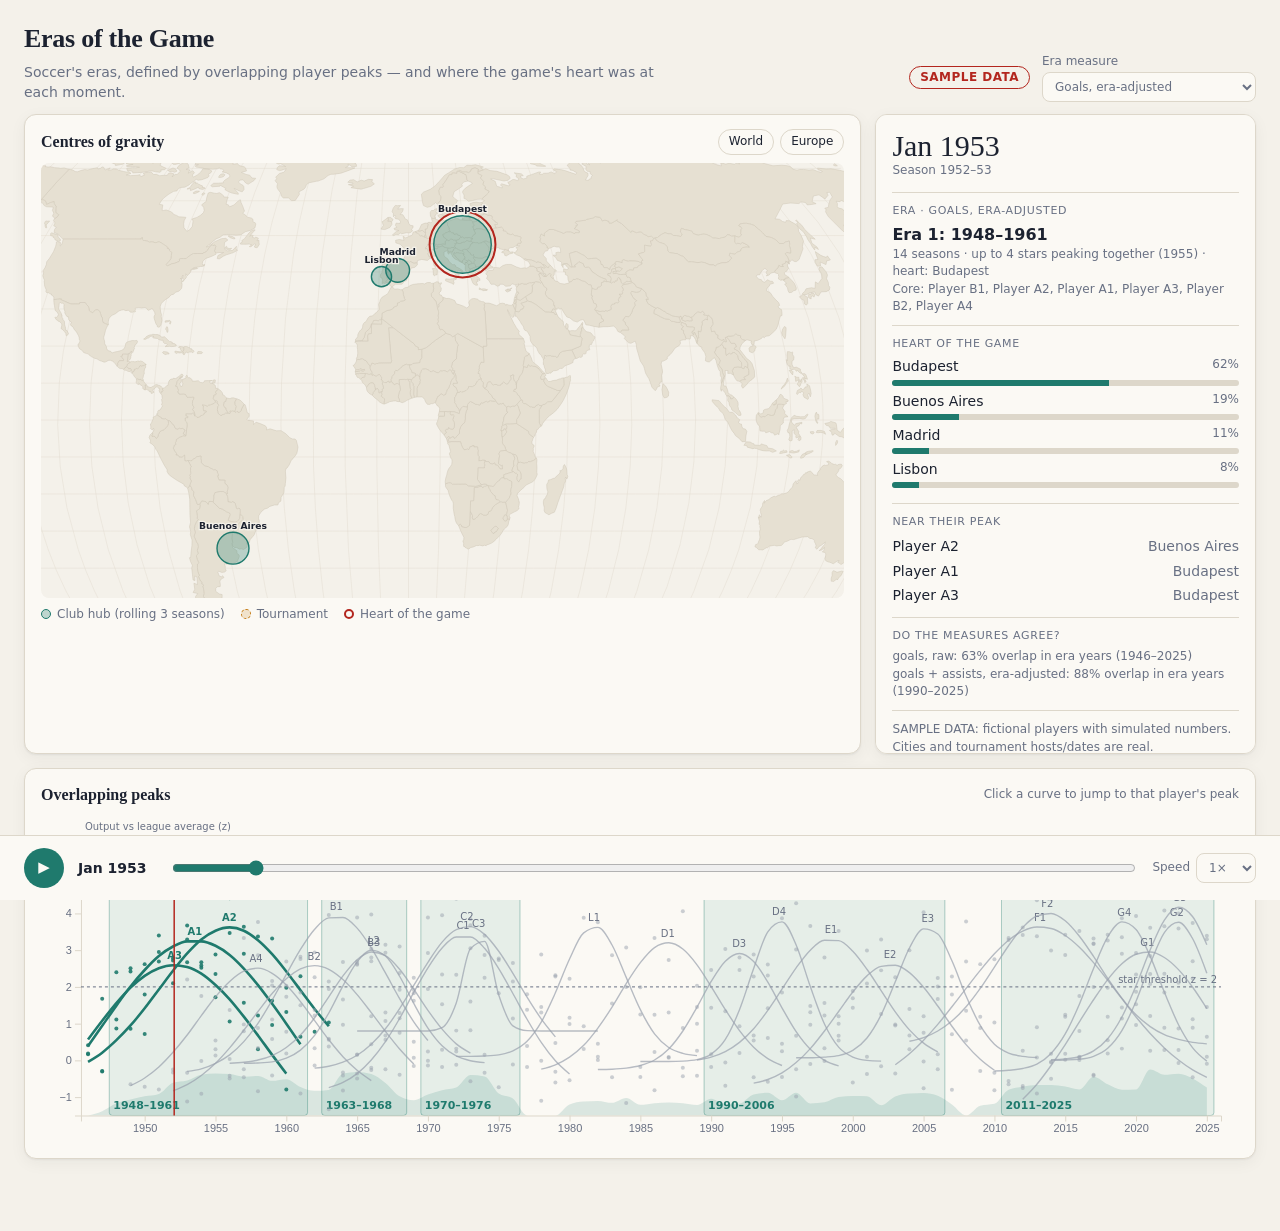
==== dashboard/index.html @ 4edac05e "initial commit" ====
<!doctype html>
<html lang="en">
<head>
  <meta charset="utf-8">
  <meta name="viewport" content="width=device-width, initial-scale=1">
  <title>Eras of the Game</title>
  <link rel="stylesheet" href="style.css">
</head>
<body>
  <header class="top">
    <div class="brand">
      <h1>Eras of the Game</h1>
      <p class="sub">Soccer's eras, defined by overlapping player peaks — and where the game's heart was at each moment.</p>
    </div>
    <div class="top-right">
      <span id="sample-badge" class="badge" hidden>Sample data</span>
      <label class="field">Era measure
        <select id="metric">
          <option value="goals_adj">Goals, era-adjusted</option>
          <option value="goals_raw">Goals, raw</option>
          <option value="ga_adj">Goals + assists, era-adjusted</option>
        </select>
      </label>
    </div>
  </header>

  <main class="grid">
    <section class="panel map-panel" aria-label="Map of hubs">
      <div class="panel-head">
        <h2>Centres of gravity</h2>
        <div class="map-tools">
          <button class="chip" data-view="world">World</button>
          <button class="chip" data-view="europe">Europe</button>
        </div>
      </div>
      <div class="map-wrap"><svg id="map" role="img" aria-label="Map with hub circles that grow and shrink over time"></svg></div>
      <div class="legend">
        <span><i class="dot club"></i>Club hub (rolling 3 seasons)</span>
        <span><i class="dot tour"></i>Tournament</span>
        <span><i class="dot lead"></i>Heart of the game</span>
      </div>
    </section>

    <aside class="panel desc-panel" aria-live="polite">
      <div id="desc"></div>
    </aside>

    <section class="panel peaks-panel" aria-label="Career peaks">
      <div class="panel-head">
        <h2>Overlapping peaks</h2>
        <span class="hint">Click a curve to jump to that player's peak</span>
      </div>
      <div class="peaks-wrap"><svg id="peaks" role="img" aria-label="Career curves for star players with shaded eras"></svg></div>
    </section>
  </main>

  <footer class="controls">
    <button id="play" class="play" aria-label="Play">▶</button>
    <span id="clock" class="clock">—</span>
    <input id="scrub" type="range" min="0" max="1" value="0" step="1" aria-label="Timeline">
    <label class="field small">Speed
      <select id="speed">
        <option value="6">½×</option>
        <option value="12" selected>1×</option>
        <option value="24">2×</option>
        <option value="48">4×</option>
      </select>
    </label>
  </footer>

  <div id="tip" class="tip" hidden></div>

  <script src="vendor/d3.min.js"></script>
  <script src="vendor/topojson-client.min.js"></script>
  <script src="app.js"></script>
</body>
</html>
---- dashboard/style.css ----
:root {
  --bg: #f4f1ea;
  --panel: #fbf9f4;
  --ink: #1c2230;
  --muted: #687083;
  --line: #ddd7ca;
  --land: #e6e0d2;
  --land-edge: #cfc7b6;
  --sea: #f4f1ea;
  --hub: #1f7a6d;
  --hub-fill: rgba(31, 122, 109, .28);
  --tour: #c47a12;
  --tour-fill: rgba(196, 122, 18, .18);
  --lead: #b3261e;
  --era: rgba(31, 122, 109, .09);
  --era-edge: rgba(31, 122, 109, .35);
  --curve: #9aa1ae;
  --curve-on: #1f7a6d;
  --badge: #b3261e;
  --shadow: 0 1px 2px rgba(28, 34, 48, .06), 0 4px 16px rgba(28, 34, 48, .05);
}
@media (prefers-color-scheme: dark) {
  :root:not([data-theme="light"]) {
    --bg: #0e1218; --panel: #151b24; --ink: #e8eaee; --muted: #8b93a3; --line: #262f3c;
    --land: #1d2530; --land-edge: #2b3543; --sea: #0e1218;
    --hub: #4fc3ae; --hub-fill: rgba(79, 195, 174, .25);
    --tour: #f0a83a; --tour-fill: rgba(240, 168, 58, .16); --lead: #ff6b5e;
    --era: rgba(79, 195, 174, .08); --era-edge: rgba(79, 195, 174, .35);
    --curve: #5b6475; --curve-on: #4fc3ae; --badge: #ff6b5e;
    --shadow: none;
  }
}
:root[data-theme="dark"] {
  --bg: #0e1218; --panel: #151b24; --ink: #e8eaee; --muted: #8b93a3; --line: #262f3c;
  --land: #1d2530; --land-edge: #2b3543; --sea: #0e1218;
  --hub: #4fc3ae; --hub-fill: rgba(79, 195, 174, .25);
  --tour: #f0a83a; --tour-fill: rgba(240, 168, 58, .16); --lead: #ff6b5e;
  --era: rgba(79, 195, 174, .08); --era-edge: rgba(79, 195, 174, .35);
  --curve: #5b6475; --curve-on: #4fc3ae; --badge: #ff6b5e;
  --shadow: none;
}

* { box-sizing: border-box; }
body {
  margin: 0; background: var(--bg); color: var(--ink);
  font: 14px/1.45 system-ui, -apple-system, "Segoe UI", Roboto, sans-serif;
  padding-bottom: 72px;
}
h1, h2 { font-family: Georgia, "Times New Roman", serif; font-weight: 600; margin: 0; }
h1 { font-size: 26px; letter-spacing: -.01em; }
h2 { font-size: 16px; }
button, select, input { font: inherit; color: inherit; }

.top {
  display: flex; justify-content: space-between; align-items: flex-end; gap: 16px;
  padding: 20px 24px 12px; flex-wrap: wrap;
}
.sub { margin: 4px 0 0; color: var(--muted); max-width: 640px; }
.top-right { display: flex; align-items: center; gap: 12px; }
.badge {
  border: 1px solid var(--badge); color: var(--badge); border-radius: 999px;
  padding: 2px 10px; font-size: 12px; font-weight: 600; letter-spacing: .04em; text-transform: uppercase;
}
.field { display: flex; flex-direction: column; font-size: 12px; color: var(--muted); gap: 2px; }
.field.small { flex-direction: row; align-items: center; gap: 6px; }
select {
  background: var(--panel); border: 1px solid var(--line); border-radius: 8px; padding: 6px 8px;
}

.grid {
  display: grid; gap: 14px; padding: 0 24px;
  grid-template-columns: minmax(0, 2.2fr) minmax(280px, 1fr);
  grid-template-areas: "map desc" "peaks peaks";
}
.panel {
  background: var(--panel); border: 1px solid var(--line); border-radius: 12px;
  box-shadow: var(--shadow); padding: 14px 16px; min-width: 0;
}
.map-panel { grid-area: map; }
.desc-panel { grid-area: desc; max-height: 640px; overflow: auto; }
.peaks-panel { grid-area: peaks; }
.panel-head { display: flex; justify-content: space-between; align-items: center; margin-bottom: 8px; gap: 8px; }
.hint { color: var(--muted); font-size: 12px; }

.map-wrap svg, .peaks-wrap svg { width: 100%; height: auto; display: block; }
.map-wrap { border-radius: 8px; overflow: hidden; background: var(--sea); }
.map-tools { display: flex; gap: 6px; }
.chip {
  background: transparent; border: 1px solid var(--line); border-radius: 999px; padding: 3px 10px;
  cursor: pointer; font-size: 12px;
}
.chip:hover, .chip.on { border-color: var(--hub); color: var(--hub); }

.country { fill: var(--land); stroke: var(--land-edge); stroke-width: .5; vector-effect: non-scaling-stroke; }
.graticule { fill: none; stroke: var(--line); stroke-width: .4; vector-effect: non-scaling-stroke; }
.hub { fill: var(--hub-fill); stroke: var(--hub); stroke-width: 1.4; vector-effect: non-scaling-stroke; cursor: pointer; }
.hub.selected { stroke-width: 2.6; }
.tour { fill: var(--tour-fill); stroke: var(--tour); stroke-width: 1.6; stroke-dasharray: 4 3; vector-effect: non-scaling-stroke; cursor: pointer; }
.lead-ring { fill: none; stroke: var(--lead); stroke-width: 2; vector-effect: non-scaling-stroke; pointer-events: none; }
.hub-label { font-size: 11px; fill: var(--ink); paint-order: stroke; stroke: var(--sea); stroke-width: 3px; pointer-events: none; font-weight: 600; }
.tour-label { fill: var(--tour); }

.legend { display: flex; gap: 16px; flex-wrap: wrap; margin-top: 8px; color: var(--muted); font-size: 12px; }
.dot { display: inline-block; width: 10px; height: 10px; border-radius: 50%; margin-right: 6px; vertical-align: -1px; }
.dot.club { background: var(--hub-fill); border: 1.5px solid var(--hub); }
.dot.tour { background: var(--tour-fill); border: 1.5px dashed var(--tour); }
.dot.lead { border: 2px solid var(--lead); }

/* Description */
.d-date { font-family: Georgia, serif; font-size: 30px; line-height: 1.1; }
.d-season { color: var(--muted); font-size: 12px; margin-bottom: 12px; }
.d-block { border-top: 1px solid var(--line); padding: 10px 0; }
.d-label { font-size: 11px; text-transform: uppercase; letter-spacing: .06em; color: var(--muted); margin-bottom: 4px; }
.d-big { font-size: 16px; font-weight: 600; }
.d-list { list-style: none; padding: 0; margin: 4px 0 0; }
.d-list li { display: flex; justify-content: space-between; gap: 8px; padding: 2px 0; }
.d-list .where { color: var(--muted); }
.d-tour { color: var(--tour); font-weight: 600; }
.d-note { color: var(--muted); font-size: 12px; }
.d-close { float: right; background: none; border: none; color: var(--muted); cursor: pointer; font-size: 16px; }
.bar { height: 6px; background: var(--line); border-radius: 3px; overflow: hidden; margin-top: 3px; }
.bar > i { display: block; height: 100%; background: var(--hub); }

/* Peaks */
.axis text { fill: var(--muted); font-size: 11px; }
.axis path, .axis line { stroke: var(--line); }
.era-band { fill: var(--era); stroke: var(--era-edge); stroke-width: 1; }
.era-label { fill: var(--hub); font-size: 11px; font-weight: 600; }
.curve { fill: none; stroke: var(--curve); stroke-width: 1.4; opacity: .7; }
.curve.on { stroke: var(--curve-on); stroke-width: 2.6; opacity: 1; }
.curve.hover { stroke: var(--ink); stroke-width: 2.6; opacity: 1; }
.curve-hit { fill: none; stroke: transparent; stroke-width: 12; cursor: pointer; }
.pt { fill: var(--curve); opacity: .5; }
.pt.on { fill: var(--curve-on); opacity: .9; }
.peak-label { font-size: 10px; fill: var(--muted); pointer-events: none; }
.peak-label.on { fill: var(--curve-on); font-weight: 600; }
.playhead { stroke: var(--lead); stroke-width: 1.5; }
.flag-line { stroke: var(--muted); stroke-dasharray: 3 3; stroke-width: 1; }
.strength { fill: var(--hub); opacity: .15; }

/* Controls */
.controls {
  position: fixed; left: 0; right: 0; bottom: 0; display: flex; gap: 14px; align-items: center;
  padding: 12px 24px; background: var(--panel); border-top: 1px solid var(--line); z-index: 5;
}
.play {
  width: 40px; height: 40px; border-radius: 50%; border: none; background: var(--hub); color: var(--panel);
  font-size: 15px; cursor: pointer; flex: none;
}
.clock { font-variant-numeric: tabular-nums; min-width: 78px; font-weight: 600; }
#scrub { flex: 1; accent-color: var(--hub); min-width: 0; }

.tip {
  position: fixed; pointer-events: none; background: var(--ink); color: var(--panel);
  padding: 6px 9px; border-radius: 6px; font-size: 12px; z-index: 10; max-width: 240px;
}

@media (max-width: 860px) {
  .top { padding: 16px; }
  .grid { padding: 0 16px; grid-template-columns: 1fr; grid-template-areas: "map" "desc" "peaks"; }
  .desc-panel { max-height: none; }
  .controls { padding: 10px 16px; gap: 10px; }
  .field.small { display: none; }
  .peaks-wrap { overflow-x: auto; }
  .peaks-wrap svg { min-width: 760px; }
}
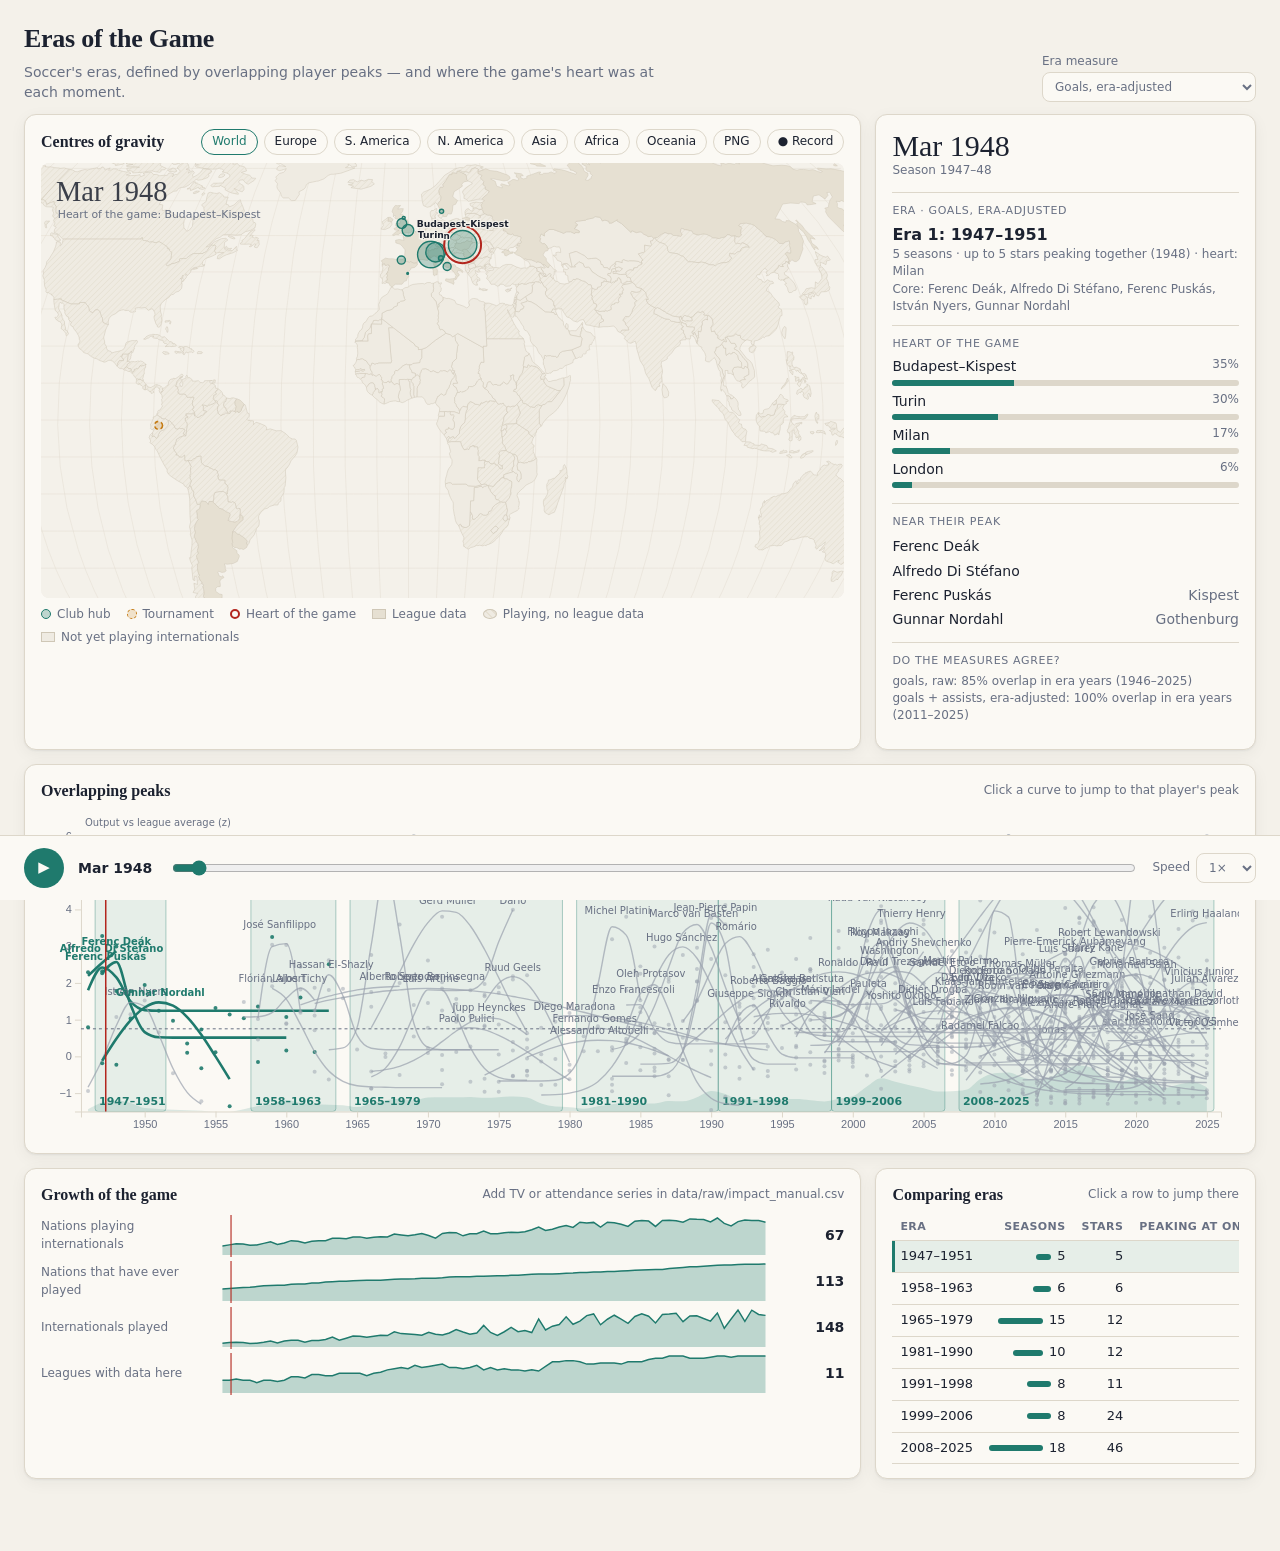
==== commit a71326d9: "update weights for leagues, add more tournaments" ====
--- a/dashboard/index.html
+++ b/dashboard/index.html
@@ -29,15 +29,19 @@
       <div class="panel-head">
         <h2>Centres of gravity</h2>
         <div class="map-tools">
-          <button class="chip" data-view="world">World</button>
-          <button class="chip" data-view="europe">Europe</button>
+          <div id="regions" class="chips" role="group" aria-label="Region"></div>
+          <button class="chip" id="export-png" title="Download the map as an image">PNG</button>
+          <button class="chip" id="record" title="Record the map as a video clip while it plays">● Record</button>
         </div>
       </div>
       <div class="map-wrap"><svg id="map" role="img" aria-label="Map with hub circles that grow and shrink over time"></svg></div>
       <div class="legend">
-        <span><i class="dot club"></i>Club hub (rolling 3 seasons)</span>
+        <span><i class="dot club"></i>Club hub</span>
         <span><i class="dot tour"></i>Tournament</span>
         <span><i class="dot lead"></i>Heart of the game</span>
+        <span class="legend-land"><i class="sw league"></i>League data</span>
+        <span class="legend-land"><i class="sw play"></i>Playing, no league data</span>
+        <span class="legend-land"><i class="sw none"></i>Not yet playing internationals</span>
       </div>
     </section>
 
@@ -47,10 +51,20 @@
 
     <section class="panel peaks-panel" aria-label="Career peaks">
       <div class="panel-head">
-        <h2>Overlapping peaks</h2>
+        <h2 id="peaks-title">Overlapping peaks</h2>
         <span class="hint">Click a curve to jump to that player's peak</span>
       </div>
       <div class="peaks-wrap"><svg id="peaks" role="img" aria-label="Career curves for star players with shaded eras"></svg></div>
+    </section>
+
+    <section class="panel growth-panel" aria-label="Growth of the game">
+      <div class="panel-head"><h2>Growth of the game</h2><span class="hint" id="growth-hint"></span></div>
+      <div id="growth"></div>
+    </section>
+
+    <section class="panel eras-panel" aria-label="Era comparison">
+      <div class="panel-head"><h2 id="eras-title">Comparing eras</h2><span class="hint">Click a row to jump there</span></div>
+      <div class="table-wrap"><table id="era-table"></table></div>
     </section>
   </main>
 
--- a/dashboard/style.css
+++ b/dashboard/style.css
@@ -5,6 +5,7 @@
   --muted: #687083;
   --line: #ddd7ca;
   --land: #e6e0d2;
+  --land-none: #efebe2;
   --land-edge: #cfc7b6;
   --sea: #f4f1ea;
   --hub: #1f7a6d;
@@ -22,7 +23,7 @@
 @media (prefers-color-scheme: dark) {
   :root:not([data-theme="light"]) {
     --bg: #0e1218; --panel: #151b24; --ink: #e8eaee; --muted: #8b93a3; --line: #262f3c;
-    --land: #1d2530; --land-edge: #2b3543; --sea: #0e1218;
+    --land: #1d2530; --land-none: #131922; --land-edge: #2b3543; --sea: #0e1218;
     --hub: #4fc3ae; --hub-fill: rgba(79, 195, 174, .25);
     --tour: #f0a83a; --tour-fill: rgba(240, 168, 58, .16); --lead: #ff6b5e;
     --era: rgba(79, 195, 174, .08); --era-edge: rgba(79, 195, 174, .35);
@@ -32,7 +33,7 @@
 }
 :root[data-theme="dark"] {
   --bg: #0e1218; --panel: #151b24; --ink: #e8eaee; --muted: #8b93a3; --line: #262f3c;
-  --land: #1d2530; --land-edge: #2b3543; --sea: #0e1218;
+  --land: #1d2530; --land-none: #131922; --land-edge: #2b3543; --sea: #0e1218;
   --hub: #4fc3ae; --hub-fill: rgba(79, 195, 174, .25);
   --tour: #f0a83a; --tour-fill: rgba(240, 168, 58, .16); --lead: #ff6b5e;
   --era: rgba(79, 195, 174, .08); --era-edge: rgba(79, 195, 174, .35);
@@ -70,7 +71,7 @@
 .grid {
   display: grid; gap: 14px; padding: 0 24px;
   grid-template-columns: minmax(0, 2.2fr) minmax(280px, 1fr);
-  grid-template-areas: "map desc" "peaks peaks";
+  grid-template-areas: "map desc" "peaks peaks" "growth eras";
 }
 .panel {
   background: var(--panel); border: 1px solid var(--line); border-radius: 12px;
@@ -79,6 +80,8 @@
 .map-panel { grid-area: map; }
 .desc-panel { grid-area: desc; max-height: 640px; overflow: auto; }
 .peaks-panel { grid-area: peaks; }
+.growth-panel { grid-area: growth; }
+.eras-panel { grid-area: eras; }
 .panel-head { display: flex; justify-content: space-between; align-items: center; margin-bottom: 8px; gap: 8px; }
 .hint { color: var(--muted); font-size: 12px; }
 
@@ -91,7 +94,14 @@
 }
 .chip:hover, .chip.on { border-color: var(--hub); color: var(--hub); }
 
-.country { fill: var(--land); stroke: var(--land-edge); stroke-width: .5; vector-effect: non-scaling-stroke; }
+.country { fill: var(--land); stroke: var(--land-edge); stroke-width: .5; vector-effect: non-scaling-stroke; transition: fill .4s; }
+.country.c-none { fill: var(--land-none); }
+.country.c-play { fill: url(#hatch); }
+.hatch-bg { fill: var(--land-none); }
+.hatch-line { stroke: var(--land); stroke-width: 1.6; }
+.sea { fill: var(--sea); }
+.map-date { font-family: Georgia, serif; font-size: 34px; fill: var(--ink); opacity: .85; pointer-events: none; }
+.map-sub { font-size: 13px; fill: var(--muted); pointer-events: none; }
 .graticule { fill: none; stroke: var(--line); stroke-width: .4; vector-effect: non-scaling-stroke; }
 .hub { fill: var(--hub-fill); stroke: var(--hub); stroke-width: 1.4; vector-effect: non-scaling-stroke; cursor: pointer; }
 .hub.selected { stroke-width: 2.6; }
@@ -100,7 +110,7 @@
 .hub-label { font-size: 11px; fill: var(--ink); paint-order: stroke; stroke: var(--sea); stroke-width: 3px; pointer-events: none; font-weight: 600; }
 .tour-label { fill: var(--tour); }
 
-.legend { display: flex; gap: 16px; flex-wrap: wrap; margin-top: 8px; color: var(--muted); font-size: 12px; }
+.legend { display: flex; gap: 6px 16px; flex-wrap: wrap; margin-top: 8px; color: var(--muted); font-size: 12px; }
 .dot { display: inline-block; width: 10px; height: 10px; border-radius: 50%; margin-right: 6px; vertical-align: -1px; }
 .dot.club { background: var(--hub-fill); border: 1.5px solid var(--hub); }
 .dot.tour { background: var(--tour-fill); border: 1.5px dashed var(--tour); }
@@ -164,3 +174,38 @@
   .peaks-wrap { overflow-x: auto; }
   .peaks-wrap svg { min-width: 760px; }
 }
+
+/* Regions, export */
+.chips { display: flex; gap: 6px; flex-wrap: wrap; }
+.map-tools { flex-wrap: wrap; justify-content: flex-end; }
+#record.on { border-color: var(--lead); color: var(--lead); }
+.sw { display: inline-block; width: 14px; height: 10px; margin-right: 6px; vertical-align: -1px; border: 1px solid var(--land-edge); }
+.sw.league { background: var(--land); }
+.sw.none { background: var(--land-none); }
+.sw.play { background: repeating-linear-gradient(45deg, var(--land) 0 2px, var(--land-none) 2px 5px); }
+
+/* Growth sparklines */
+.spark { display: grid; grid-template-columns: 170px 1fr 64px; align-items: center; gap: 8px; margin: 4px 0; }
+.spark .name { font-size: 12px; color: var(--muted); }
+.spark .val { font-variant-numeric: tabular-nums; font-weight: 600; text-align: right; }
+.spark svg { width: 100%; height: 42px; display: block; }
+.spark .area { fill: var(--hub-fill); }
+.spark .line { fill: none; stroke: var(--hub); stroke-width: 1.5; }
+.spark .ph { stroke: var(--lead); stroke-width: 1.2; }
+.growth-empty { color: var(--muted); font-size: 13px; }
+
+/* Era table */
+.table-wrap { overflow-x: auto; }
+#era-table { width: 100%; border-collapse: collapse; font-size: 13px; font-variant-numeric: tabular-nums; }
+#era-table th { text-align: left; font-weight: 600; color: var(--muted); font-size: 11px; text-transform: uppercase; letter-spacing: .04em; padding: 4px 8px 6px; border-bottom: 1px solid var(--line); white-space: nowrap; }
+#era-table td { padding: 6px 8px; border-bottom: 1px solid var(--line); white-space: nowrap; }
+#era-table td.num, #era-table th.num { text-align: right; }
+#era-table tbody tr { cursor: pointer; }
+#era-table tbody tr:hover { background: var(--era); }
+#era-table tbody tr.now { background: var(--era); box-shadow: inset 3px 0 0 var(--hub); }
+.mini-bar { display: inline-block; height: 6px; background: var(--hub); border-radius: 3px; vertical-align: middle; margin-right: 6px; }
+
+@media (max-width: 860px) {
+  .grid { grid-template-areas: "map" "desc" "peaks" "growth" "eras"; }
+  .spark { grid-template-columns: 120px 1fr 54px; }
+}
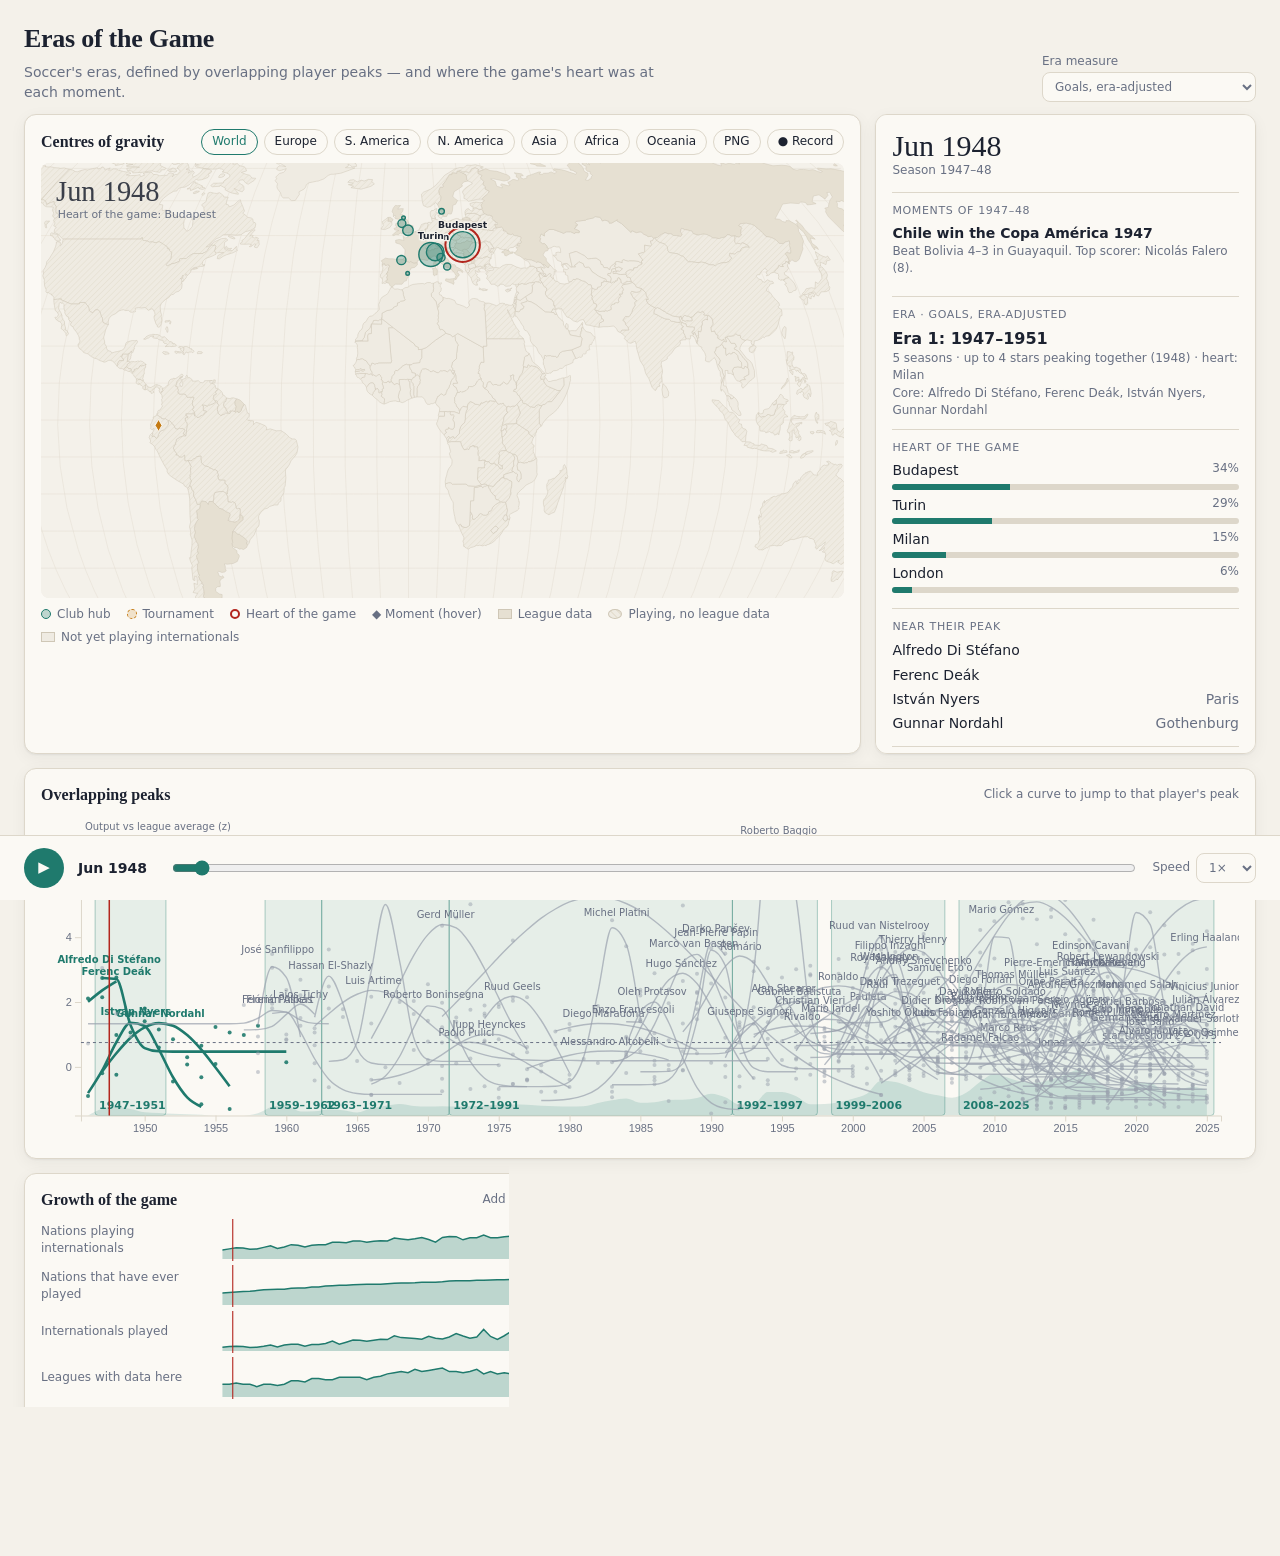
==== commit dc98f1d7: "create database instead of scraper" ====
--- a/dashboard/index.html
+++ b/dashboard/index.html
@@ -39,6 +39,7 @@
         <span><i class="dot club"></i>Club hub</span>
         <span><i class="dot tour"></i>Tournament</span>
         <span><i class="dot lead"></i>Heart of the game</span>
+        <span>◆ Moment (hover)</span>
         <span class="legend-land"><i class="sw league"></i>League data</span>
         <span class="legend-land"><i class="sw play"></i>Playing, no league data</span>
         <span class="legend-land"><i class="sw none"></i>Not yet playing internationals</span>
--- a/dashboard/style.css
+++ b/dashboard/style.css
@@ -209,3 +209,9 @@
   .grid { grid-template-areas: "map" "desc" "peaks" "growth" "eras"; }
   .spark { grid-template-columns: 120px 1fr 54px; }
 }
+
+/* Moments */
+.moment { fill: var(--tour); stroke: var(--panel); stroke-width: 1; vector-effect: non-scaling-stroke; cursor: pointer; }
+.moment.club_final { fill: var(--lead); }
+.moment.manual { fill: var(--ink); }
+.d-moment { margin: 4px 0 8px; }
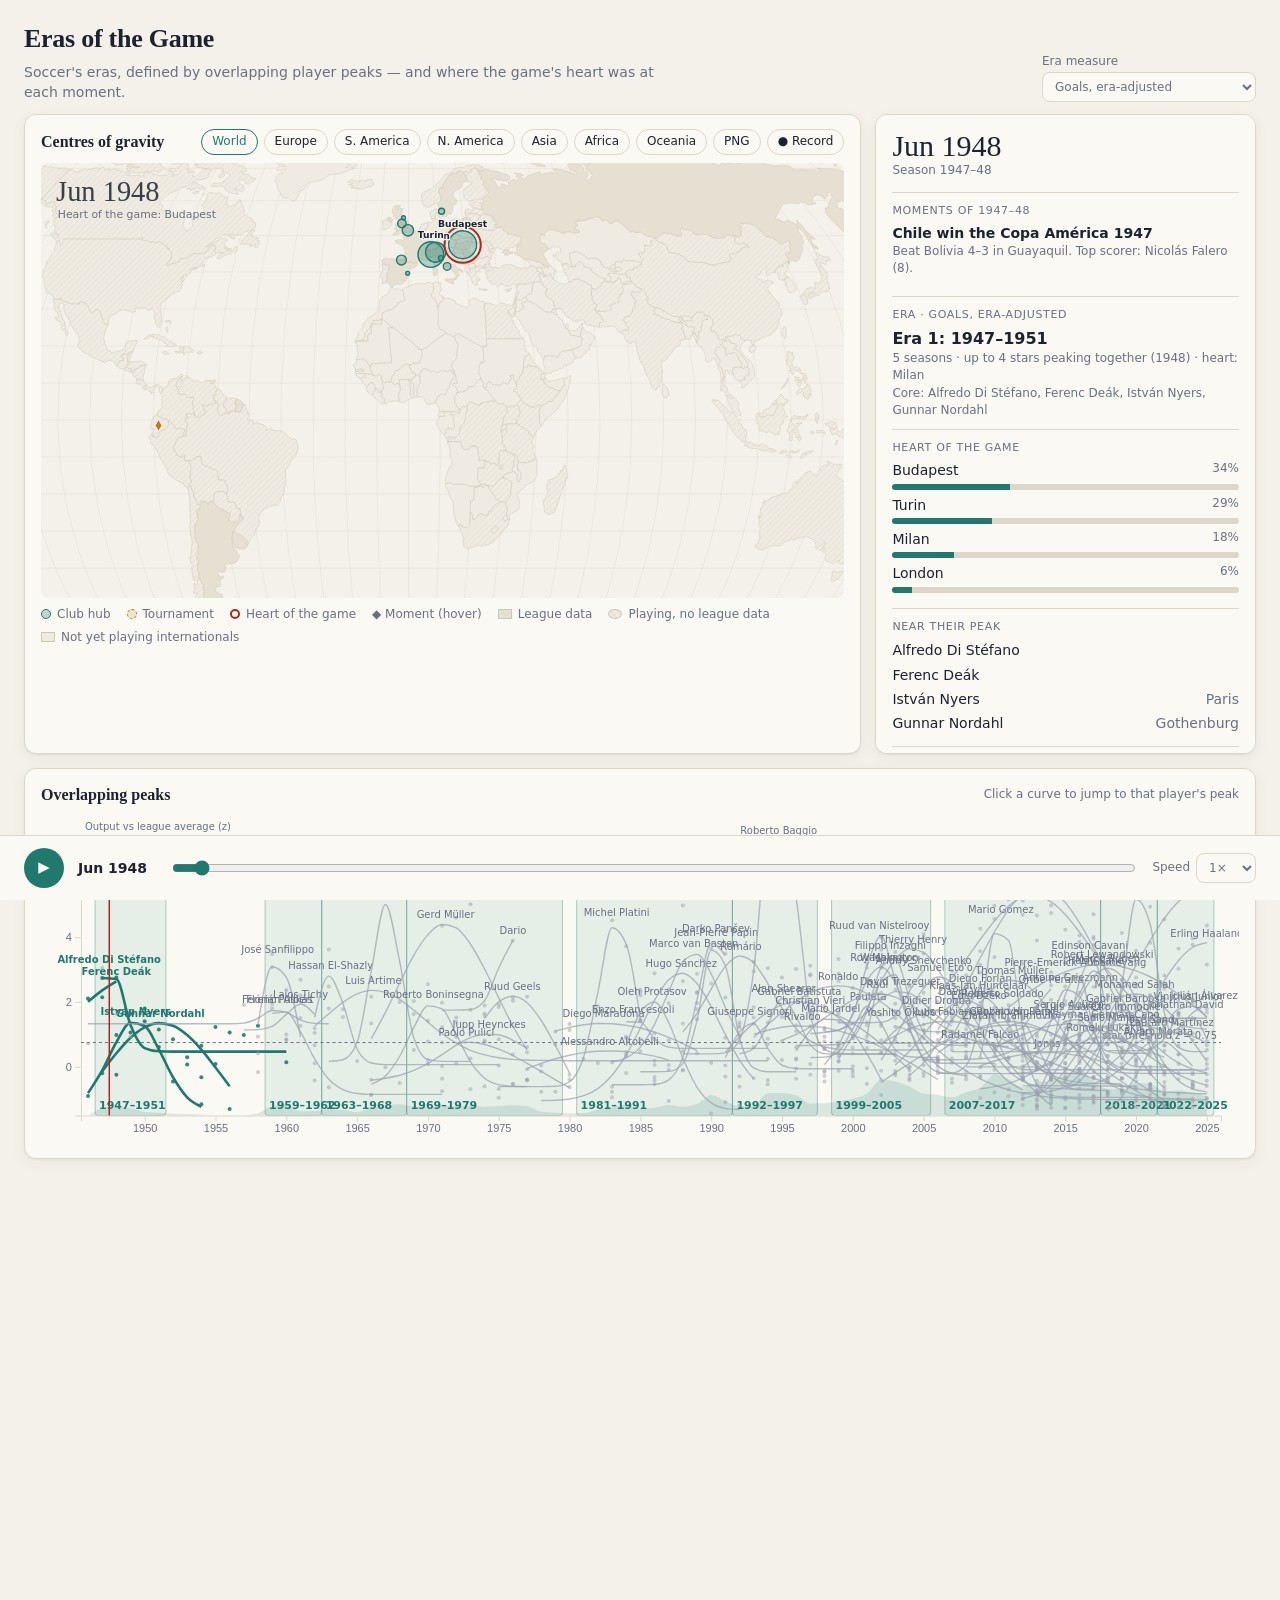
==== commit 50c36698: "update era definitions" ====
--- a/dashboard/index.html
+++ b/dashboard/index.html
@@ -87,6 +87,6 @@
 
   <script src="vendor/d3.min.js"></script>
   <script src="vendor/topojson-client.min.js"></script>
-  <script src="app.js"></script>
+  <script type="module" src="js/main.js"></script>
 </body>
 </html>
